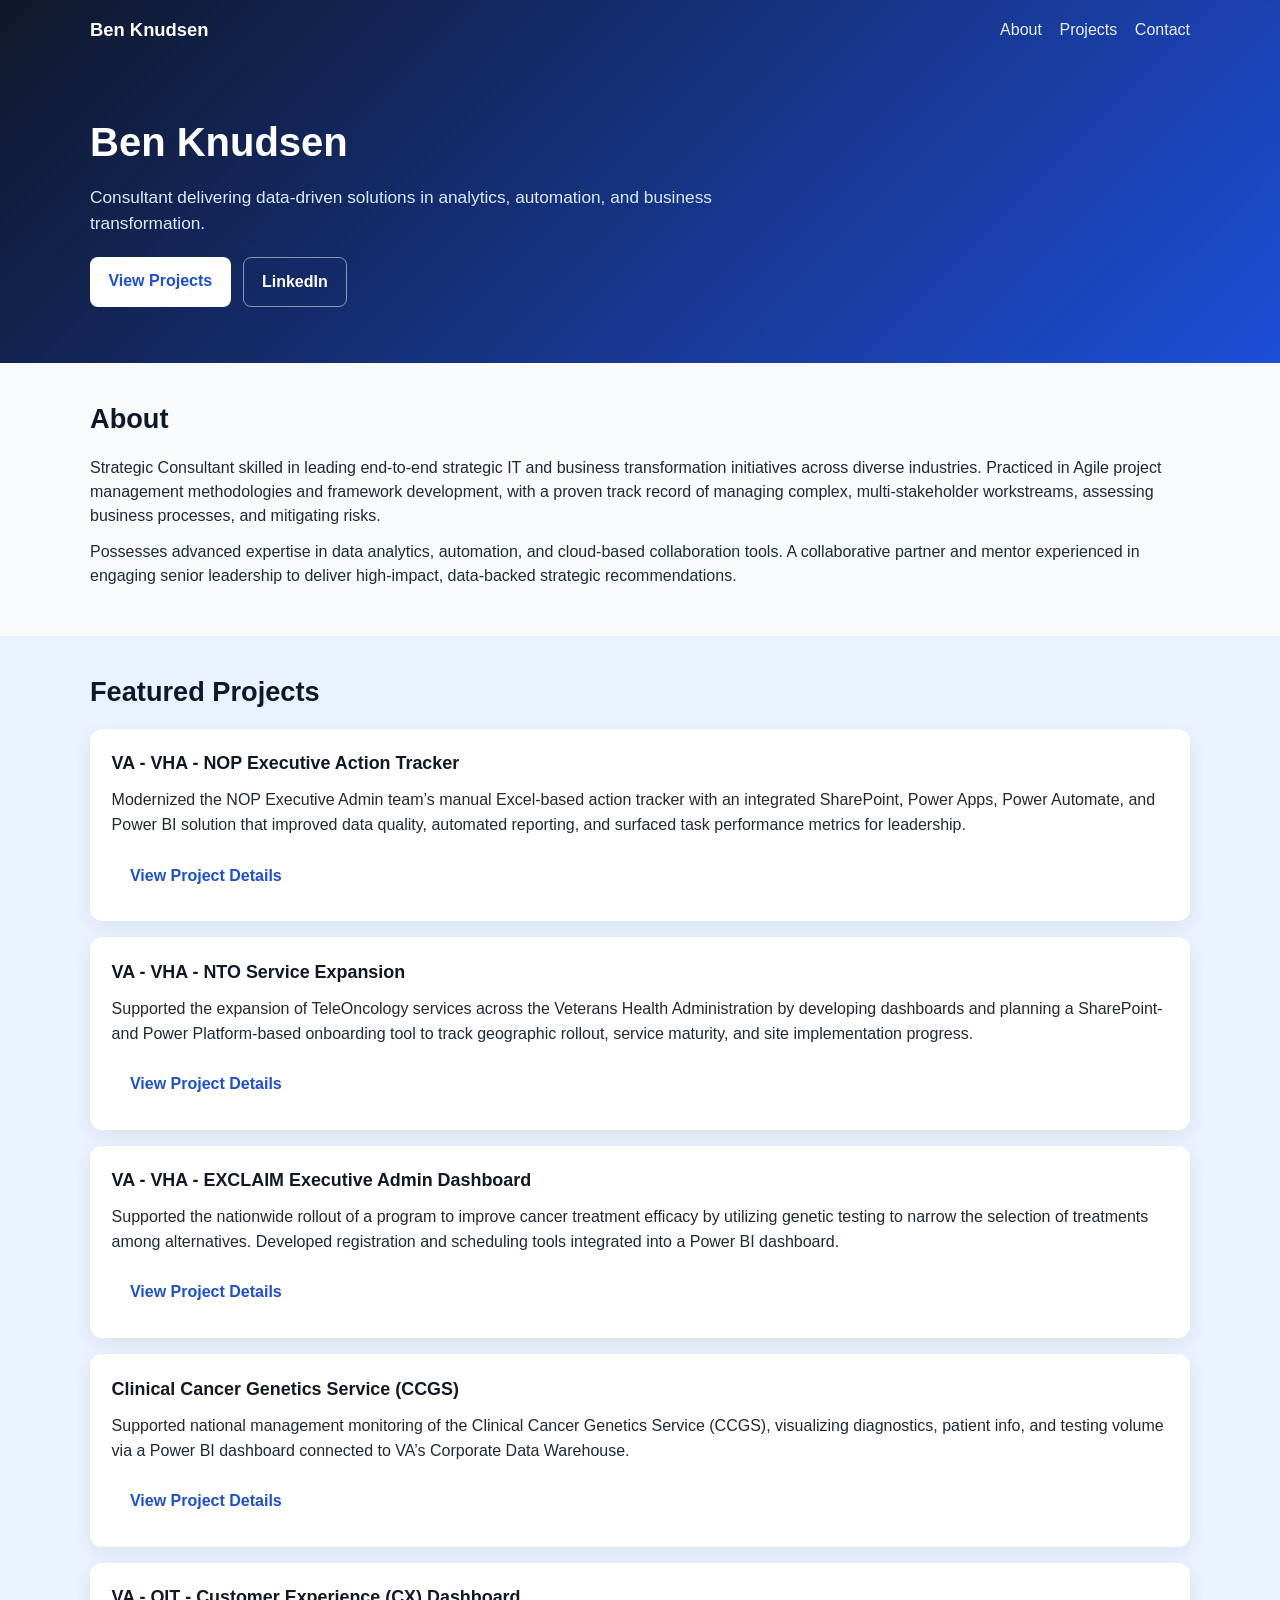
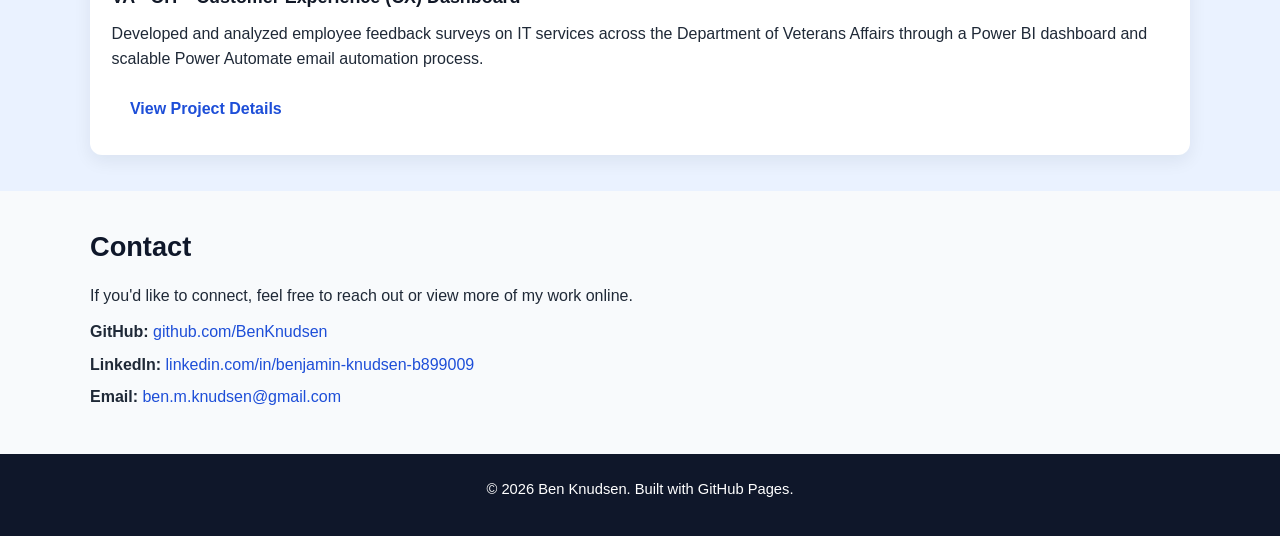
==== index.html @ 63de1116 "Update index.html" ====
<!DOCTYPE html>
<html lang="en">
<head>
  <meta charset="UTF-8" />
  <meta name="viewport" content="width=device-width, initial-scale=1.0" />
  <title>Ben Knudsen | Portfolio</title>
  <link rel="stylesheet" href="style.css" />
</head>
<body>
  <header class="hero">
    <nav class="navbar">
      <div class="logo">Ben Knudsen</div>
      <ul class="nav-links">
        <li><a href="#about">About</a></li>
        <li><a href="#projects">Projects</a></li>
        <li><a href="#contact">Contact</a></li>
      </ul>
    </nav>

    <div class="hero-content">
      <h1>Ben Knudsen</h1>
      <p class="tagline">
        Consultant delivering data-driven solutions in analytics, automation, and business transformation.
      </p>
      <div class="hero-buttons">
        <a href="#projects" class="btn primary">View Projects</a>
        <a href="https://www.linkedin.com/in/benjamin-knudsen-b899009/" target="_blank" class="btn secondary">LinkedIn</a>
      </div>
    </div>
  </header>

  <main>
    <section id="about" class="section">
      <div class="container">
        <h2>About</h2>
        <p>
          Strategic Consultant skilled in leading end-to-end strategic IT and business transformation initiatives across diverse industries.
          Practiced in Agile project management methodologies and framework development, with a proven track record of managing complex, multi-stakeholder
          workstreams, assessing business processes, and mitigating risks.
        </p>
        <p>
          Possesses advanced expertise in data analytics, automation, and cloud-based collaboration tools. A collaborative partner and mentor experienced
          in engaging senior leadership to deliver high-impact, data-backed strategic recommendations.
        </p>
      </div>
    </section>

    <section id="projects" class="section alt">
      <div class="container">
        <h2>Featured Projects</h2>

        <div class="project-card">
          <h3>VA - VHA - NOP Executive Action Tracker</h3>
          <p>
            Modernized the NOP Executive Admin team’s manual Excel-based action tracker with an integrated SharePoint, Power Apps, Power Automate, and Power BI solution that improved data quality, automated reporting, and surfaced task performance metrics for                      leadership.
          </p>
          <div class="project-links">
            <a href="execadmintracker.html" class="btn primary">View Project Details</a>
          </div>
        </div>

        <div class="project-card">
          <h3>VA - VHA - NTO Service Expansion</h3>
          <p>
            Supported the expansion of TeleOncology services across the Veterans Health Administration by developing dashboards and planning a SharePoint- and Power Platform-based onboarding tool to track geographic rollout, service maturity, and site implementation progress.
          </p>
          <div class="project-links">
            <a href="execadmintracker.html" class="btn primary">View Project Details</a>
          </div>
        </div>
        
        <div class="project-card">
          <h3>VA - VHA - EXCLAIM Executive Admin Dashboard</h3>
          <p>
            Supported the nationwide rollout of a program to improve cancer treatment efficacy by utilizing genetic testing to narrow 
            the selection of treatments among alternatives. Developed registration and scheduling tools integrated into a Power BI dashboard.
          </p>
          <div class="project-links">
            <a href="exclaim.html" class="btn primary">View Project Details</a>
          </div>
        </div>
    
        <div class="project-card">
          <h3>Clinical Cancer Genetics Service (CCGS)</h3>
          <p>
            Supported national management monitoring of the Clinical Cancer Genetics Service (CCGS), visualizing diagnostics, patient info, and testing volume
            via a Power BI dashboard connected to VA’s Corporate Data Warehouse.
          </p>
          <div class="project-links">
            <a href="CCGS.html" class="btn primary">View Project Details</a>
          </div>
        </div>
    
        <div class="project-card">
          <h3>VA - OIT - Customer Experience (CX) Dashboard</h3>
          <p>
            Developed and analyzed employee feedback surveys on IT services across the Department of Veterans Affairs through a Power BI dashboard 
            and scalable Power Automate email automation process.
          </p>
          <div class="project-links">
            <a href="OIT_CX_Dash.html" class="btn primary">View Project Details</a>
          </div>
        </div>
    
      </div>
    </section>

    <section id="contact" class="section">
      <div class="container">
        <h2>Contact</h2>
        <p>If you'd like to connect, feel free to reach out or view more of my work online.</p>
        <ul class="contact-list">
          <li><strong>GitHub:</strong> <a href="https://github.com/BenKnudsen" target="_blank">github.com/BenKnudsen</a></li>
          <li><strong>LinkedIn:</strong> <a href="https://www.linkedin.com/in/benjamin-knudsen-b899009/" target="_blank">linkedin.com/in/benjamin-knudsen-b899009</a></li>
          <li><strong>Email:</strong> <a href="mailto:ben.m.knudsen@gmail.com">ben.m.knudsen@gmail.com</a></li>
        </ul>
      </div>
    </section>
  </main>

  <footer class="footer">
    <p>© 2026 Ben Knudsen. Built with GitHub Pages.</p>
  </footer>
</body>
</html>
---- style.css ----
* {
  box-sizing: border-box;
  margin: 0;
  padding: 0;
}

html {
  scroll-behavior: smooth;
}

body {
  font-family: Arial, sans-serif;
  line-height: 1.5;
  color: #1f2937;
  background-color: #f8fafc;
}

a {
  color: inherit;
  text-decoration: none;
}

/* Homepage hero */

.hero {
  background: linear-gradient(135deg, #0f172a, #1d4ed8);
  color: white;
  padding: 0 2rem 3rem;
}

.navbar {
  max-width: 1100px;
  margin: 0 auto;
  padding: 1rem 0;
  display: flex;
  justify-content: space-between;
  align-items: center;
}

.logo {
  font-size: 1.15rem;
  font-weight: bold;
}

.logo a {
  color: white;
  text-decoration: none;
}

.nav-links {
  list-style: none;
  display: flex;
  gap: 1.1rem;
}

.nav-links a {
  color: white;
  opacity: 0.92;
  transition: opacity 0.2s ease;
}

.nav-links a:hover {
  opacity: 1;
}

.hero-content {
  max-width: 1100px;
  margin: 2.25rem auto 0;
  padding: 1rem 0 0.5rem;
}

.hero-content h1 {
  font-size: 2.5rem;
  margin-bottom: 0.75rem;
}

.tagline {
  font-size: 1.08rem;
  max-width: 700px;
  margin-bottom: 1.25rem;
  color: #dbeafe;
  line-height: 1.55;
}

.hero-buttons {
  display: flex;
  gap: 0.75rem;
  flex-wrap: wrap;
}

.btn {
  display: inline-block;
  padding: 0.75rem 1.15rem;
  border-radius: 8px;
  font-weight: bold;
  transition: transform 0.2s ease, opacity 0.2s ease, box-shadow 0.2s ease;
}

.btn:hover {
  transform: translateY(-1px);
}

.primary {
  background-color: white;
  color: #1d4ed8;
}

.secondary {
  border: 1px solid rgba(255, 255, 255, 0.5);
  color: white;
}

/* Homepage sections */

.section {
  padding: 2.25rem 2rem;
}

.alt {
  background-color: #eaf2ff;
}

.container {
  max-width: 1100px;
  margin: 0 auto;
}

h2 {
  font-size: 1.7rem;
  margin-bottom: 1rem;
  color: #0f172a;
}

p {
  margin-bottom: 0.75rem;
}

/* Project cards on homepage */

.project-card {
  background: white;
  padding: 1.35rem;
  border-radius: 12px;
  box-shadow: 0 6px 18px rgba(15, 23, 42, 0.07);
  margin-bottom: 1rem;
}

.project-card:last-child {
  margin-bottom: 0;
}

.project-card h3 {
  margin-bottom: 0.7rem;
  color: #111827;
  font-size: 1.12rem;
}

.project-card p {
  margin-bottom: 0.75rem;
  line-height: 1.55;
}

.project-links {
  margin-top: 0.85rem;
}

/* Contact section */

.contact-list {
  list-style: none;
  margin-top: 0.75rem;
}

.contact-list li {
  margin-bottom: 0.55rem;
}

.contact-list a {
  color: #1d4ed8;
}

/* Footer */

.footer {
  text-align: center;
  padding: 1.5rem;
  background-color: #0f172a;
  color: white;
  font-size: 0.92rem;
}

/* Shared project page styles */

.project-hero {
  background: linear-gradient(135deg, #0f172a, #1d4ed8);
  color: white;
  padding: 0 2rem 2rem;
}

.project-hero-content {
  max-width: 1100px;
  margin: 1.75rem auto 0;
  padding: 0.85rem 0 0.35rem;
}

.project-hero-content h1 {
  font-size: 2.2rem;
  margin-bottom: 0.6rem;
}

.project-hero-content p {
  max-width: 800px;
  font-size: 1rem;
  color: #dbeafe;
  line-height: 1.5;
  margin-bottom: 0.65rem;
}

.project-page {
  max-width: 1000px;
  margin: 0 auto;
  padding: 1.5rem 1.5rem 2.5rem;
}

.project-page h2 {
  font-size: 1.4rem;
  margin-top: 1.5rem;
  margin-bottom: 0.6rem;
  color: #0f172a;
}

.project-page p {
  font-size: 0.98rem;
  line-height: 1.55;
  margin-bottom: 0.65rem;
  color: #1f2937;
}

/* Helper text styles */

.section-note {
  font-size: 0.95rem;
  font-weight: normal;
  color: #475569;
  margin-bottom: 0.75rem;
  line-height: 1.5;
}

.tools-list {
  margin-left: 1.1rem;
  color: #1f2937;
  margin-top: 0.15rem;
}

.tools-list li {
  margin-bottom: 0.3rem;
  font-size: 0.98rem;
  line-height: 1.45;
}

.screenshot-block {
  margin-top: 1.35rem;
  text-align: center;
}

.screenshot-block h3 {
  font-size: 1rem;
  margin-bottom: 0.55rem;
  color: #0f172a;
}

.screenshot-block img {
  max-width: 100%;
  height: auto;
  border-radius: 10px;
  box-shadow: 0 5px 16px rgba(15, 23, 42, 0.08);
  border: 1px solid #dbeafe;
  background: white;
}

.screenshot-block img.medium {
  max-width: 80%;
}

.project-actions {
  margin-top: 0.8rem;
  display: flex;
  gap: 0.65rem;
  flex-wrap: wrap;
}

.back-link {
  margin-top: 1.5rem;
}

.back-link a {
  color: #1d4ed8;
  text-decoration: none;
  font-weight: 600;
}

.back-link a:hover {
  text-decoration: underline;
}

/* Mobile */

@media (max-width: 768px) {
  .navbar {
    flex-direction: column;
    gap: 0.75rem;
    padding: 0.9rem 0;
  }

  .nav-links {
    flex-wrap: wrap;
    justify-content: center;
    gap: 0.85rem;
  }

  .hero {
    padding: 0 1rem 2.25rem;
  }

  .hero-content {
    margin: 1.5rem auto 0;
    padding: 0.75rem 0 0.25rem;
  }

  .hero-content h1 {
    font-size: 2rem;
  }

  .tagline {
    font-size: 0.98rem;
    margin-bottom: 1rem;
  }

  .section {
    padding: 1.75rem 1rem;
  }

  .project-card {
    padding: 1.1rem;
    margin-bottom: 0.85rem;
  }

  .project-hero {
    padding: 0 1rem 1.75rem;
  }

  .project-hero-content {
    margin: 1.25rem auto 0;
    padding: 0.75rem 0 0.2rem;
  }

  .project-hero-content h1 {
    font-size: 1.8rem;
  }

  .project-hero-content p {
    font-size: 0.95rem;
    line-height: 1.45;
  }

  .project-page {
    padding: 1.2rem 1rem 2rem;
  }

  .project-page h2 {
    font-size: 1.25rem;
    margin-top: 1.25rem;
    margin-bottom: 0.5rem;
  }

  .project-page p {
    font-size: 0.96rem;
    margin-bottom: 0.6rem;
  }

  .tools-list li {
    font-size: 0.96rem;
  }

  .screenshot-block {
    margin-top: 1.1rem;
  }

  .screenshot-block h3 {
    font-size: 0.96rem;
    margin-bottom: 0.5rem;
  }

  .screenshot-block img.medium {
    max-width: 100%;
  }

  .project-actions {
    margin-top: 0.7rem;
    gap: 0.5rem;
  }

  .back-link {
    margin-top: 1.25rem;
  }
}
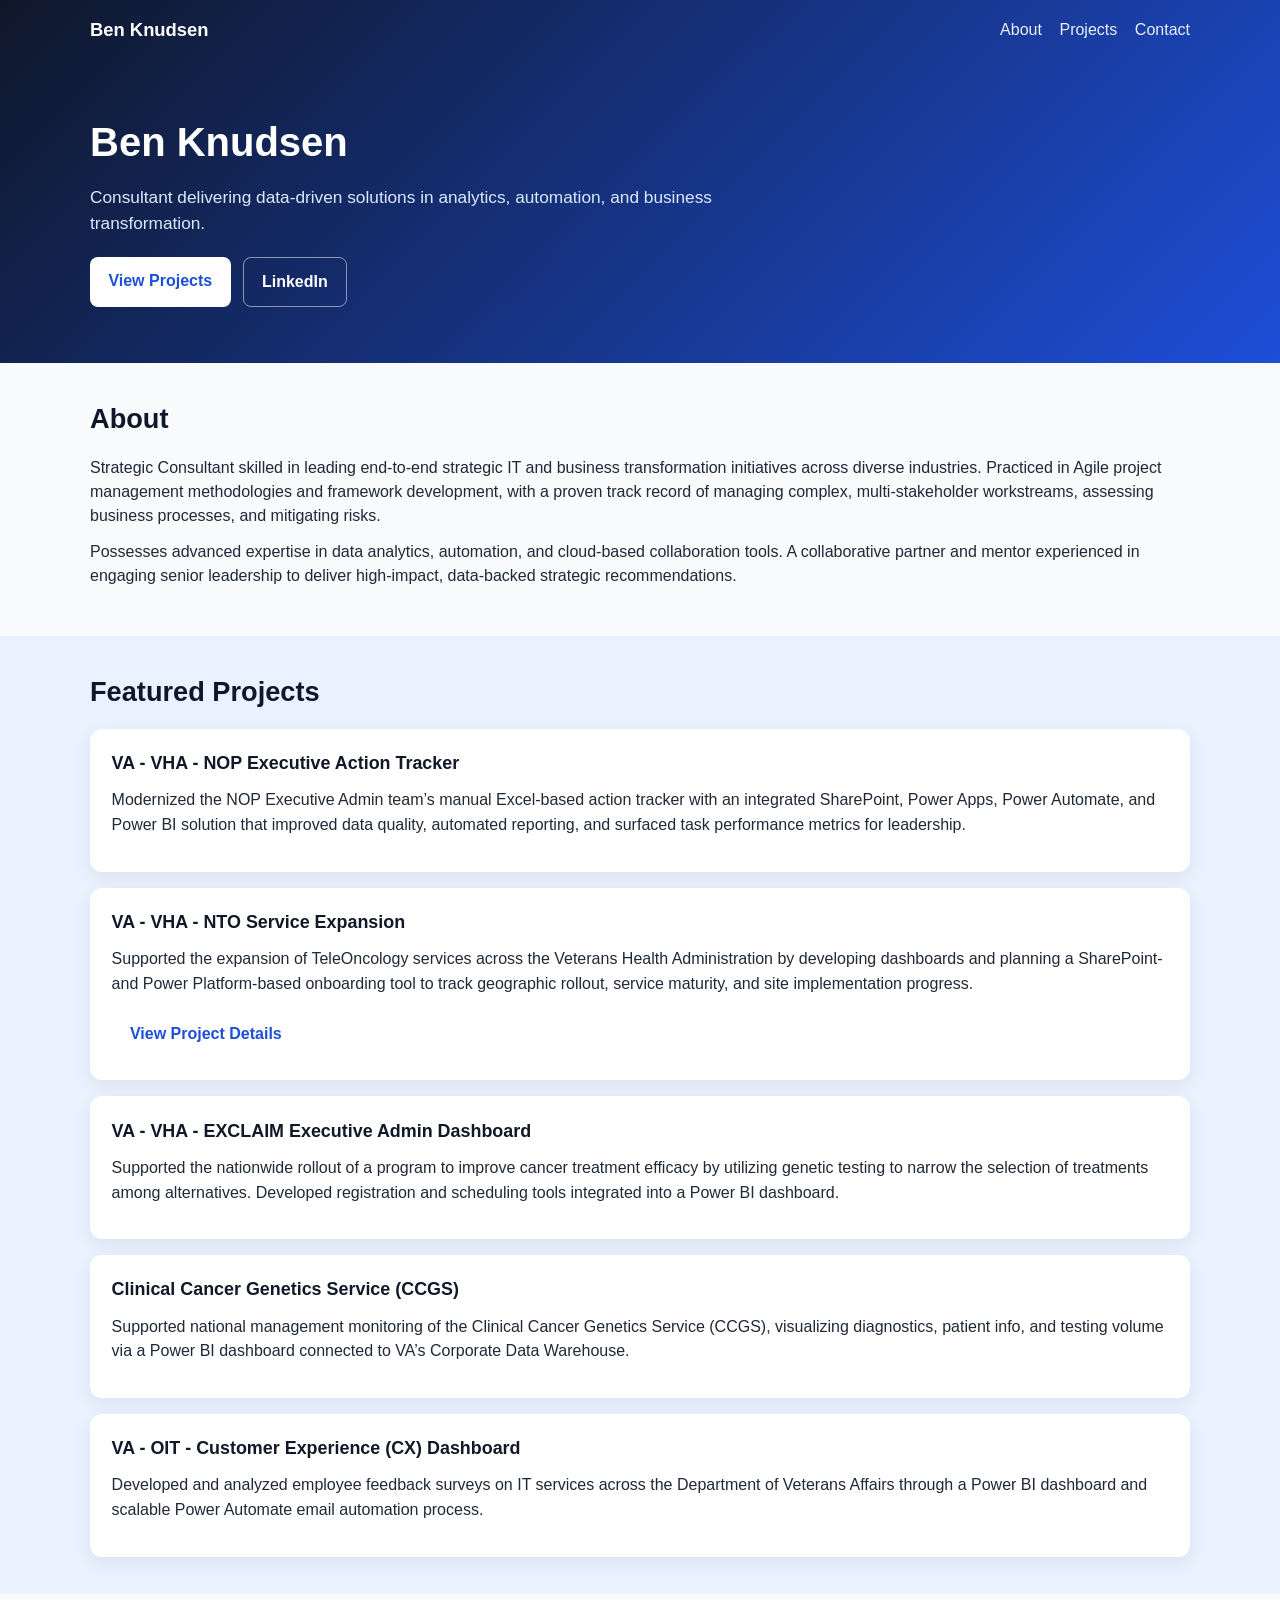
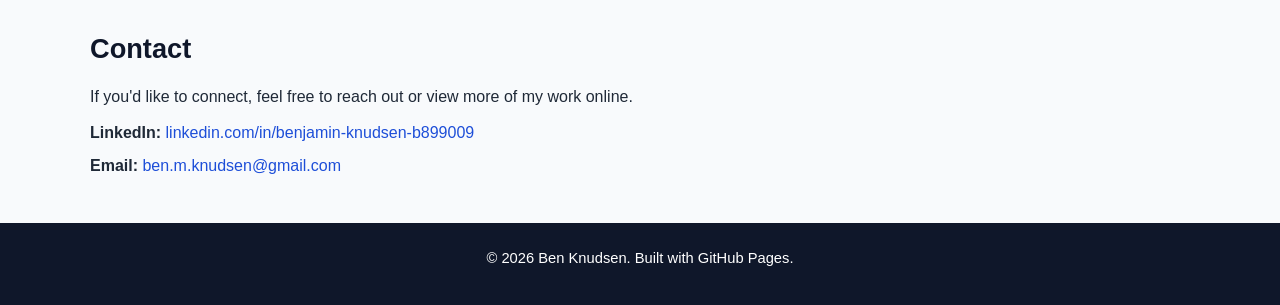
==== commit 48928938: "Update index.html" ====
--- a/index.html
+++ b/index.html
@@ -50,13 +50,10 @@
         <h2>Featured Projects</h2>
 
         <div class="project-card">
-          <h3>VA - VHA - NOP Executive Action Tracker</h3>
+          <h3><a href="execadmintracker.html">VA - VHA - NOP Executive Action Tracker</a></h3>
           <p>
-            Modernized the NOP Executive Admin team’s manual Excel-based action tracker with an integrated SharePoint, Power Apps, Power Automate, and Power BI solution that improved data quality, automated reporting, and surfaced task performance metrics for                      leadership.
+            Modernized the NOP Executive Admin team’s manual Excel-based action tracker with an integrated SharePoint, Power Apps, Power Automate, and Power BI solution that improved data quality, automated reporting, and surfaced task performance metrics for leadership.
           </p>
-          <div class="project-links">
-            <a href="execadmintracker.html" class="btn primary">View Project Details</a>
-          </div>
         </div>
 
         <div class="project-card">
@@ -65,41 +62,32 @@
             Supported the expansion of TeleOncology services across the Veterans Health Administration by developing dashboards and planning a SharePoint- and Power Platform-based onboarding tool to track geographic rollout, service maturity, and site implementation progress.
           </p>
           <div class="project-links">
-            <a href="execadmintracker.html" class="btn primary">View Project Details</a>
+            <a href="ntoservices.html" class="btn primary">View Project Details</a>
           </div>
         </div>
         
         <div class="project-card">
-          <h3>VA - VHA - EXCLAIM Executive Admin Dashboard</h3>
+          <h3><a href="exclaim.html">VA - VHA - EXCLAIM Executive Admin Dashboard</a></h3>
           <p>
             Supported the nationwide rollout of a program to improve cancer treatment efficacy by utilizing genetic testing to narrow 
             the selection of treatments among alternatives. Developed registration and scheduling tools integrated into a Power BI dashboard.
           </p>
-          <div class="project-links">
-            <a href="exclaim.html" class="btn primary">View Project Details</a>
-          </div>
         </div>
     
         <div class="project-card">
-          <h3>Clinical Cancer Genetics Service (CCGS)</h3>
+          <h3><a href="CCGS.html">Clinical Cancer Genetics Service (CCGS)</a></h3>
           <p>
             Supported national management monitoring of the Clinical Cancer Genetics Service (CCGS), visualizing diagnostics, patient info, and testing volume
             via a Power BI dashboard connected to VA’s Corporate Data Warehouse.
           </p>
-          <div class="project-links">
-            <a href="CCGS.html" class="btn primary">View Project Details</a>
-          </div>
         </div>
     
         <div class="project-card">
-          <h3>VA - OIT - Customer Experience (CX) Dashboard</h3>
+          <h3><a href="OIT_CX_Dash.html">VA - OIT - Customer Experience (CX) Dashboard</a></h3>
           <p>
             Developed and analyzed employee feedback surveys on IT services across the Department of Veterans Affairs through a Power BI dashboard 
             and scalable Power Automate email automation process.
           </p>
-          <div class="project-links">
-            <a href="OIT_CX_Dash.html" class="btn primary">View Project Details</a>
-          </div>
         </div>
     
       </div>
@@ -110,7 +98,6 @@
         <h2>Contact</h2>
         <p>If you'd like to connect, feel free to reach out or view more of my work online.</p>
         <ul class="contact-list">
-          <li><strong>GitHub:</strong> <a href="https://github.com/BenKnudsen" target="_blank">github.com/BenKnudsen</a></li>
           <li><strong>LinkedIn:</strong> <a href="https://www.linkedin.com/in/benjamin-knudsen-b899009/" target="_blank">linkedin.com/in/benjamin-knudsen-b899009</a></li>
           <li><strong>Email:</strong> <a href="mailto:ben.m.knudsen@gmail.com">ben.m.knudsen@gmail.com</a></li>
         </ul>
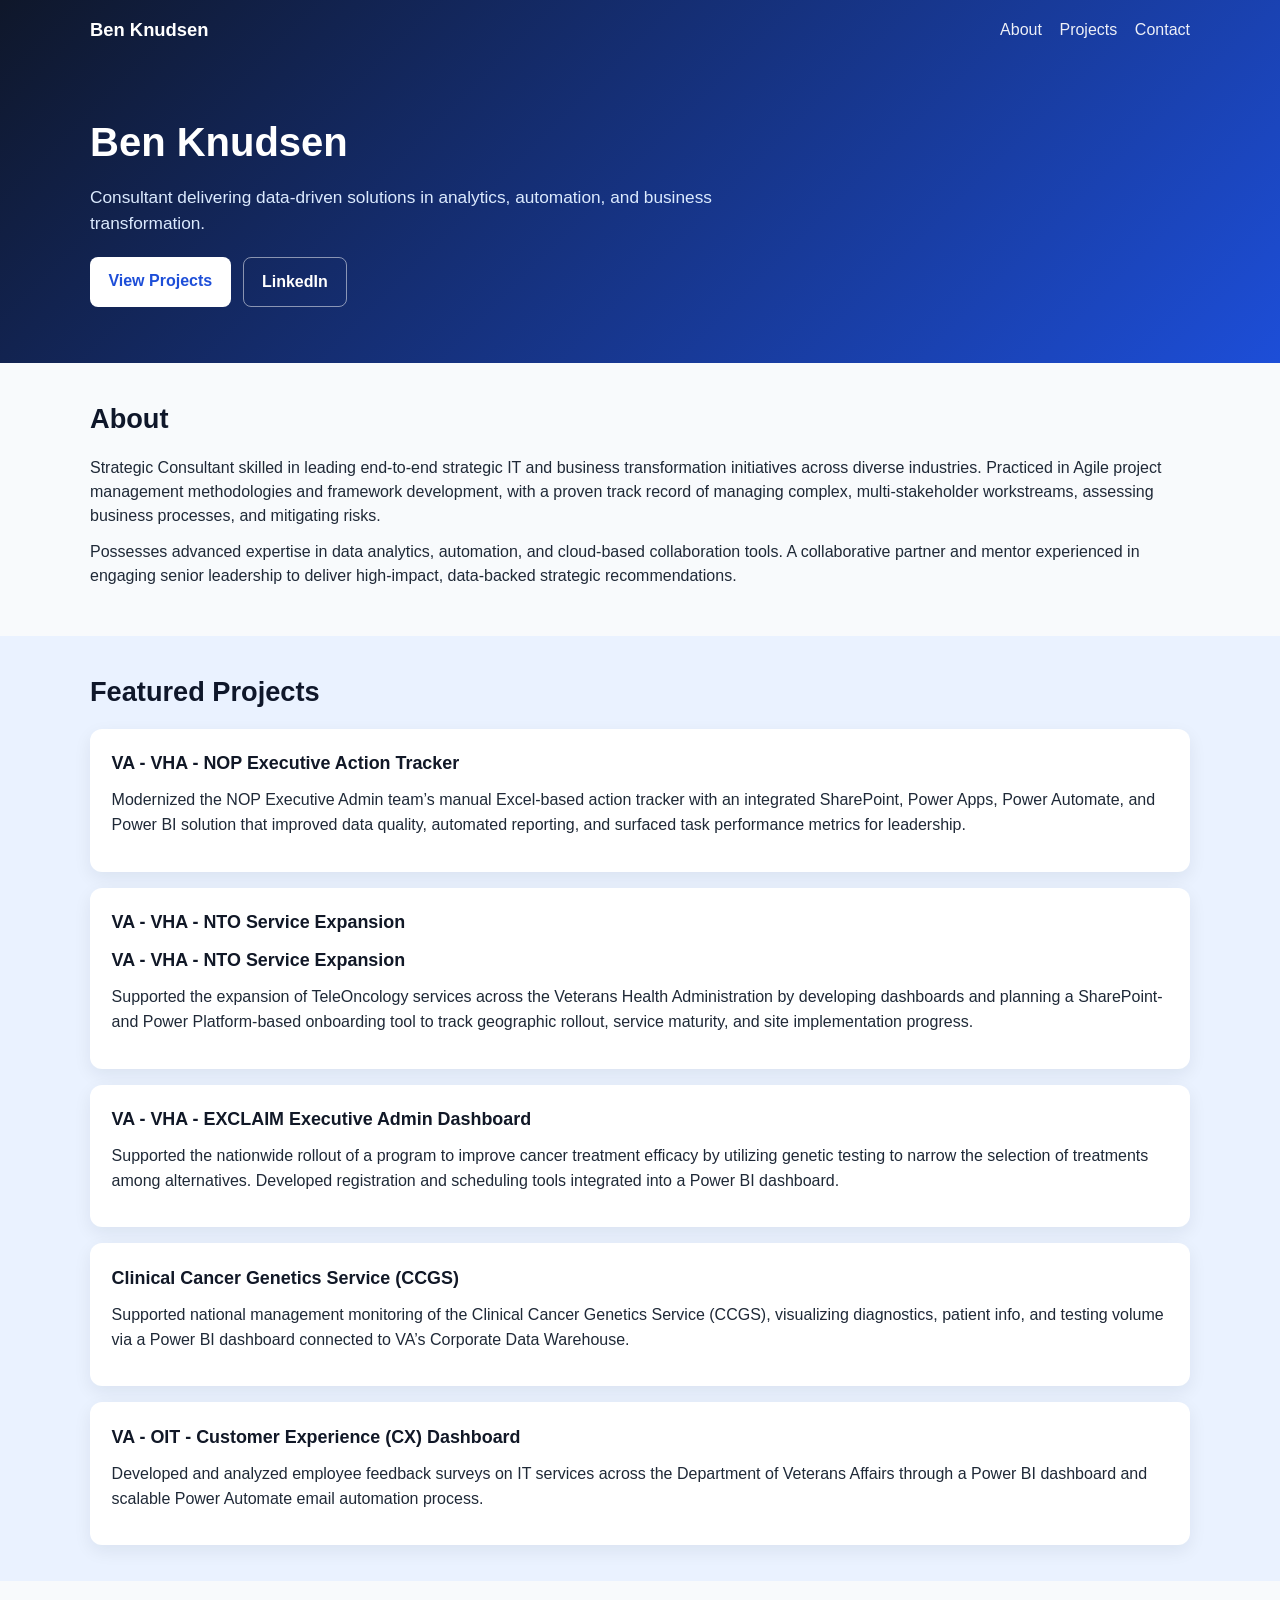
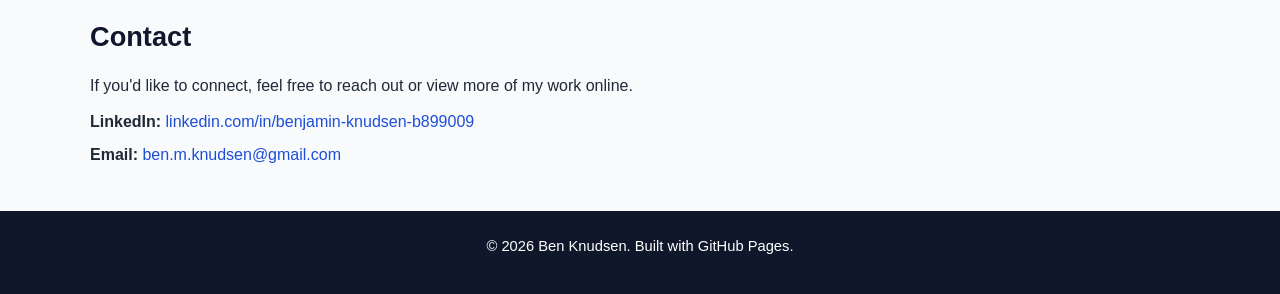
==== commit 16df73c9: "Update index.html" ====
--- a/index.html
+++ b/index.html
@@ -57,13 +57,11 @@
         </div>
 
         <div class="project-card">
+          <h3><a href="ntoservices.html">VA - VHA - NTO Service Expansion</a></h3>
           <h3>VA - VHA - NTO Service Expansion</h3>
           <p>
             Supported the expansion of TeleOncology services across the Veterans Health Administration by developing dashboards and planning a SharePoint- and Power Platform-based onboarding tool to track geographic rollout, service maturity, and site implementation progress.
           </p>
-          <div class="project-links">
-            <a href="ntoservices.html" class="btn primary">View Project Details</a>
-          </div>
         </div>
         
         <div class="project-card">
--- a/style.css
+++ b/style.css
@@ -155,6 +155,17 @@
   font-size: 1.12rem;
 }
 
+.project-card h3 a {
+  color: inherit;
+  text-decoration: none;
+  transition: color 0.2s ease, text-decoration-color 0.2s ease;
+}
+
+.project-card h3 a:hover {
+  color: #1d4ed8;
+  text-decoration: underline;
+}
+
 .project-card p {
   margin-bottom: 0.75rem;
   line-height: 1.55;
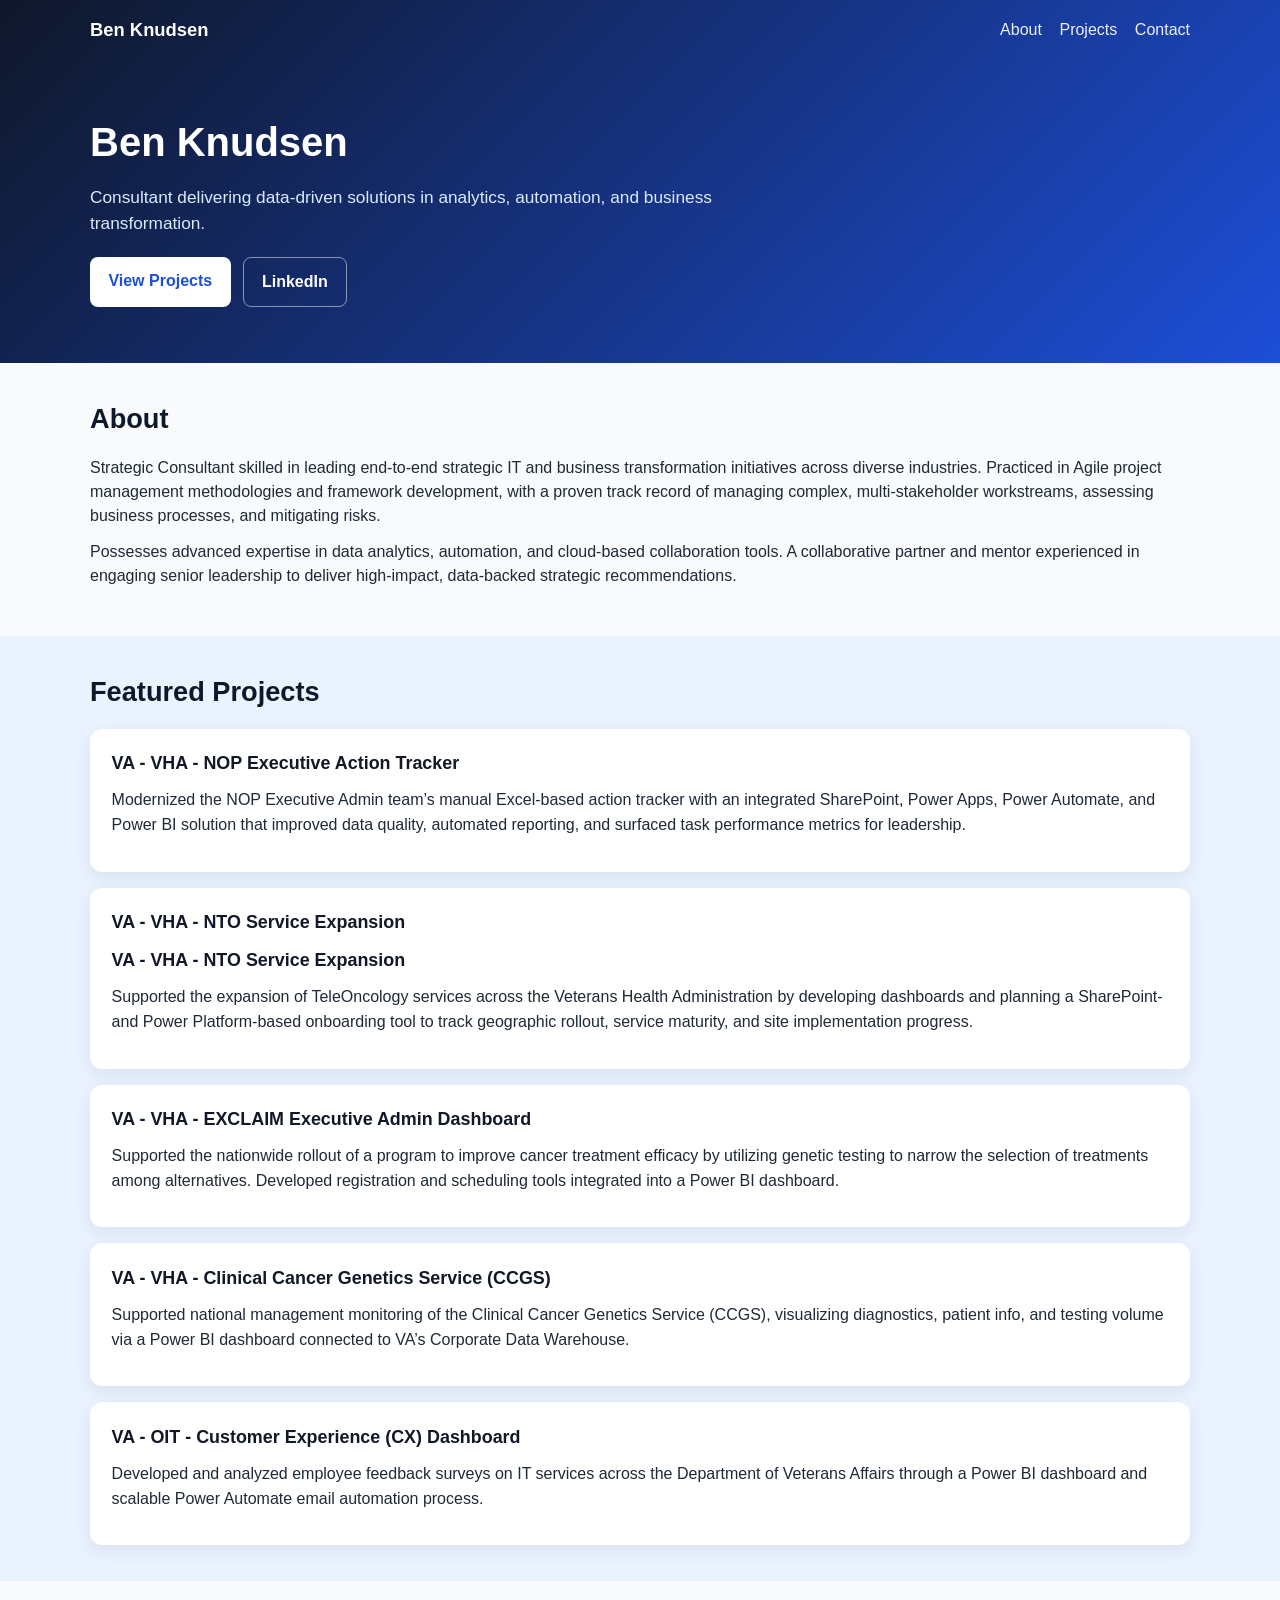
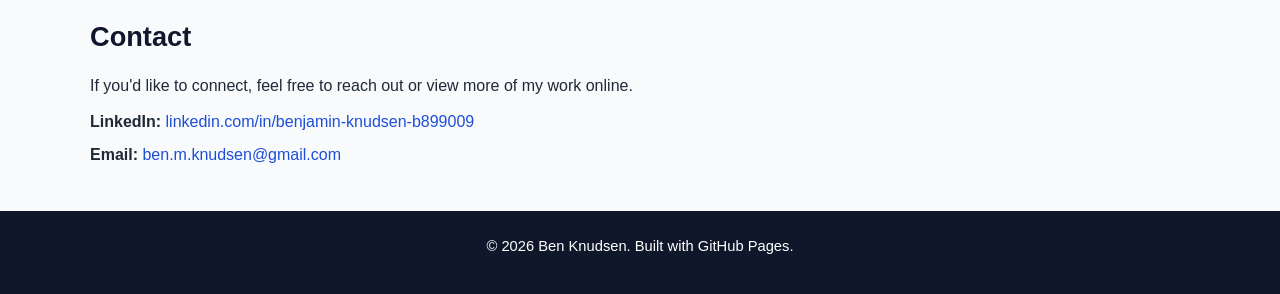
==== commit c50bcf5c: "Update index.html" ====
--- a/index.html
+++ b/index.html
@@ -73,7 +73,7 @@
         </div>
     
         <div class="project-card">
-          <h3><a href="CCGS.html">Clinical Cancer Genetics Service (CCGS)</a></h3>
+          <h3><a href="CCGS.html">VA - VHA - Clinical Cancer Genetics Service (CCGS)</a></h3>
           <p>
             Supported national management monitoring of the Clinical Cancer Genetics Service (CCGS), visualizing diagnostics, patient info, and testing volume
             via a Power BI dashboard connected to VA’s Corporate Data Warehouse.
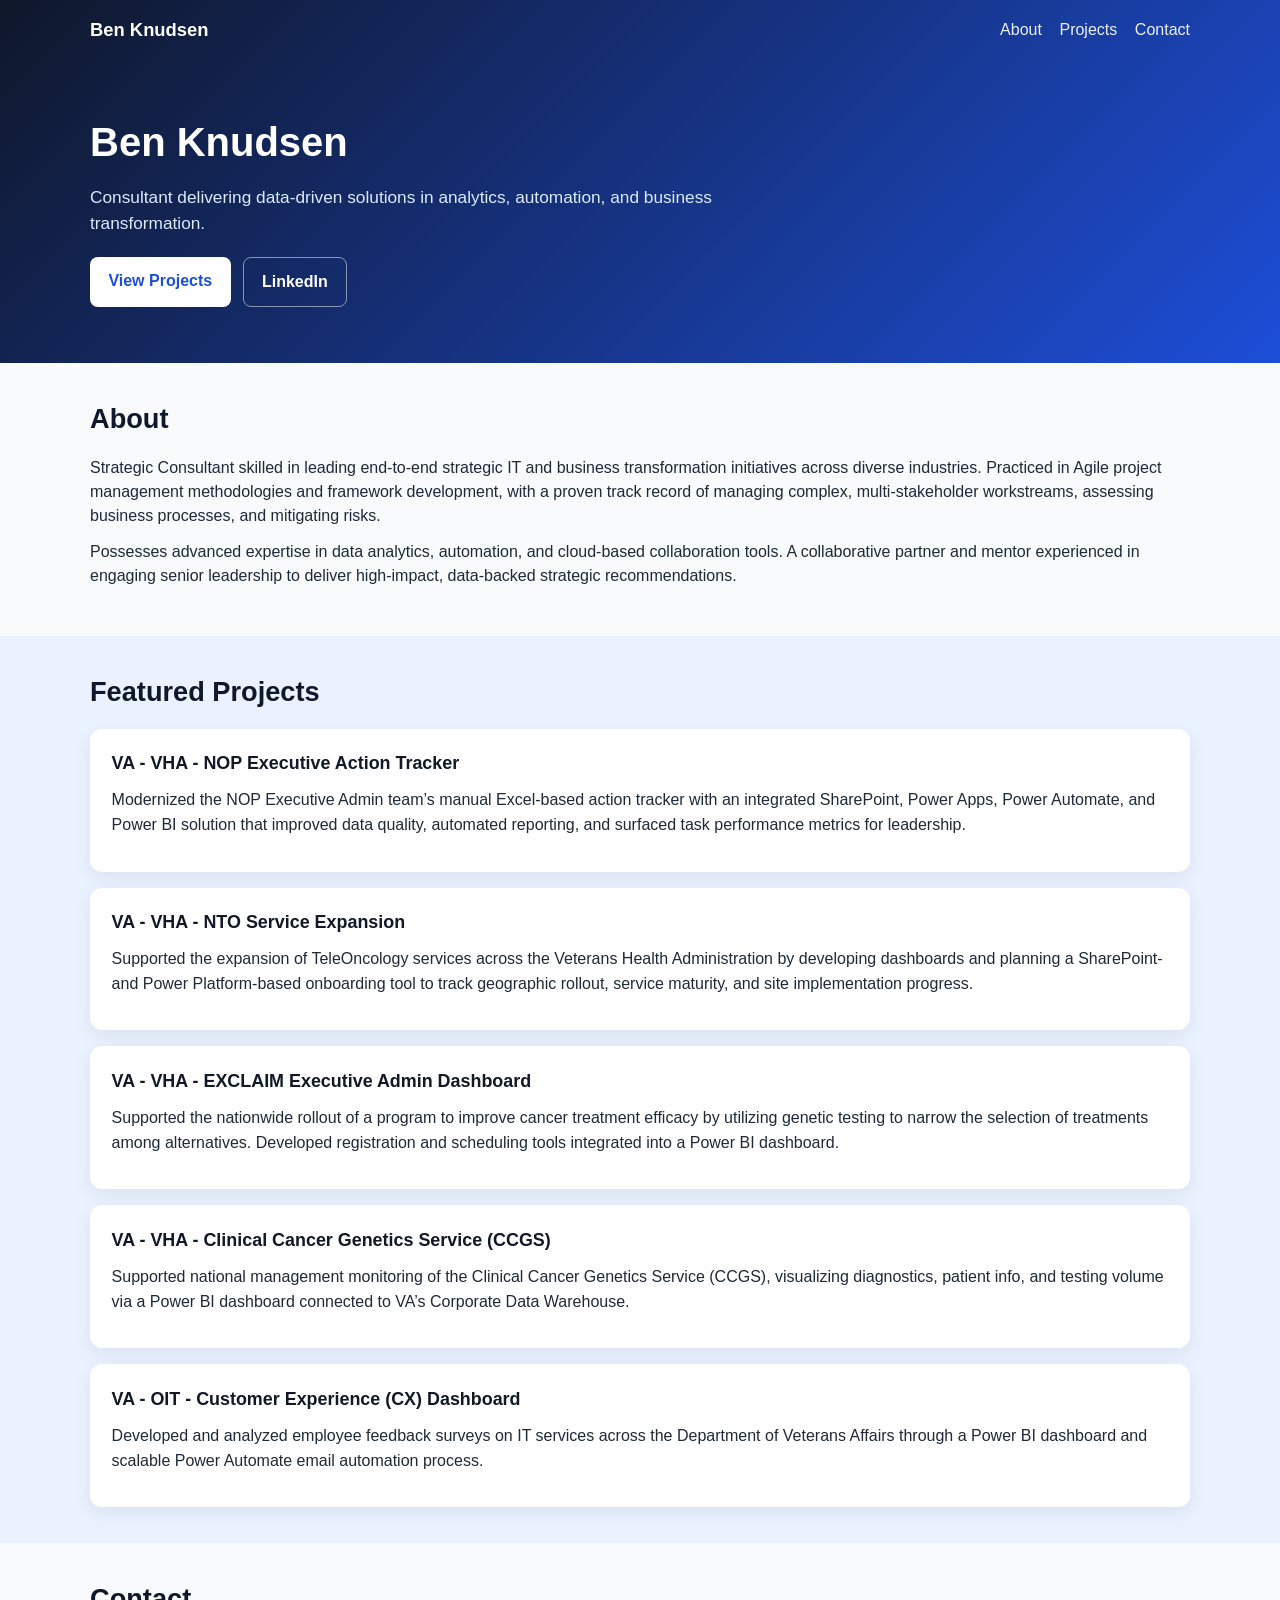
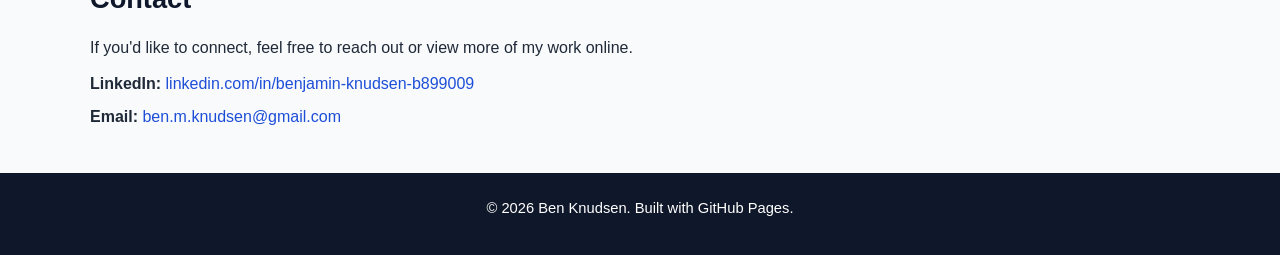
==== commit 1c56ec79: "Update index.html" ====
--- a/index.html
+++ b/index.html
@@ -58,7 +58,6 @@
 
         <div class="project-card">
           <h3><a href="ntoservices.html">VA - VHA - NTO Service Expansion</a></h3>
-          <h3>VA - VHA - NTO Service Expansion</h3>
           <p>
             Supported the expansion of TeleOncology services across the Veterans Health Administration by developing dashboards and planning a SharePoint- and Power Platform-based onboarding tool to track geographic rollout, service maturity, and site implementation progress.
           </p>
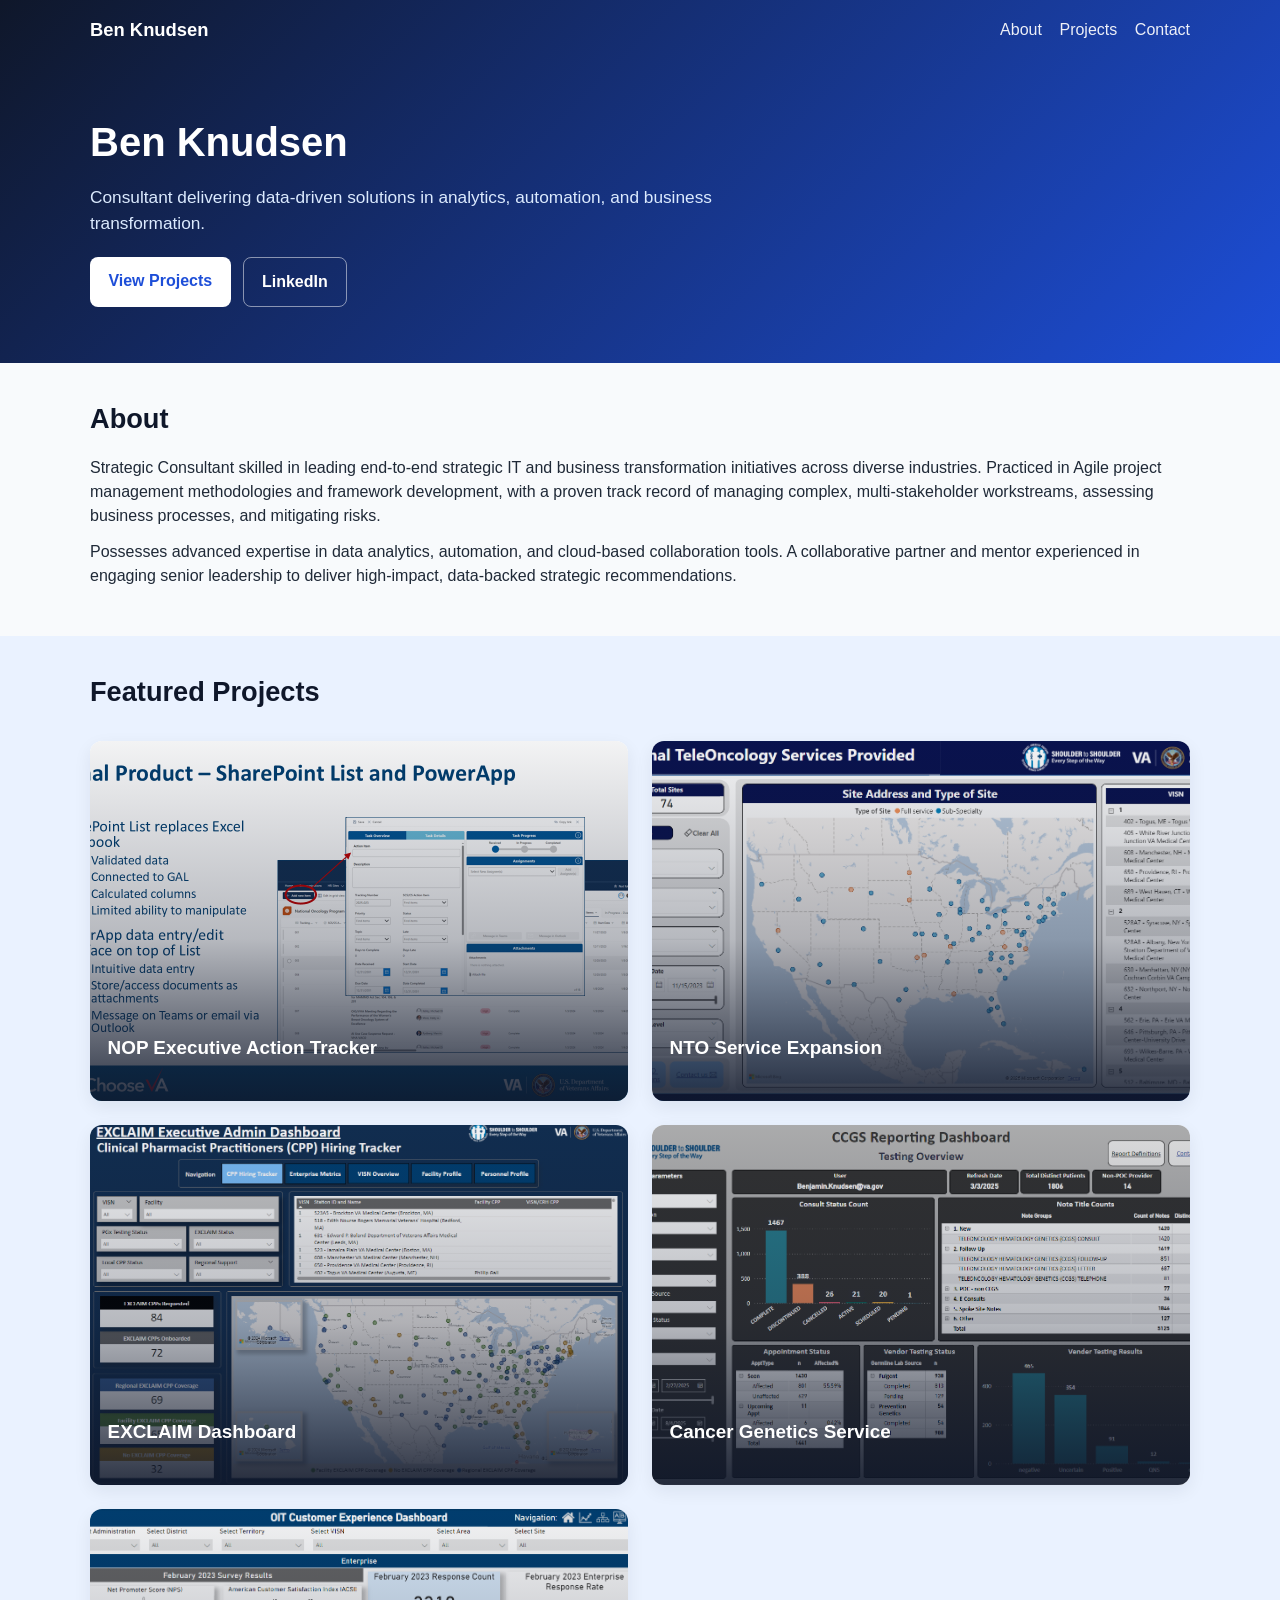
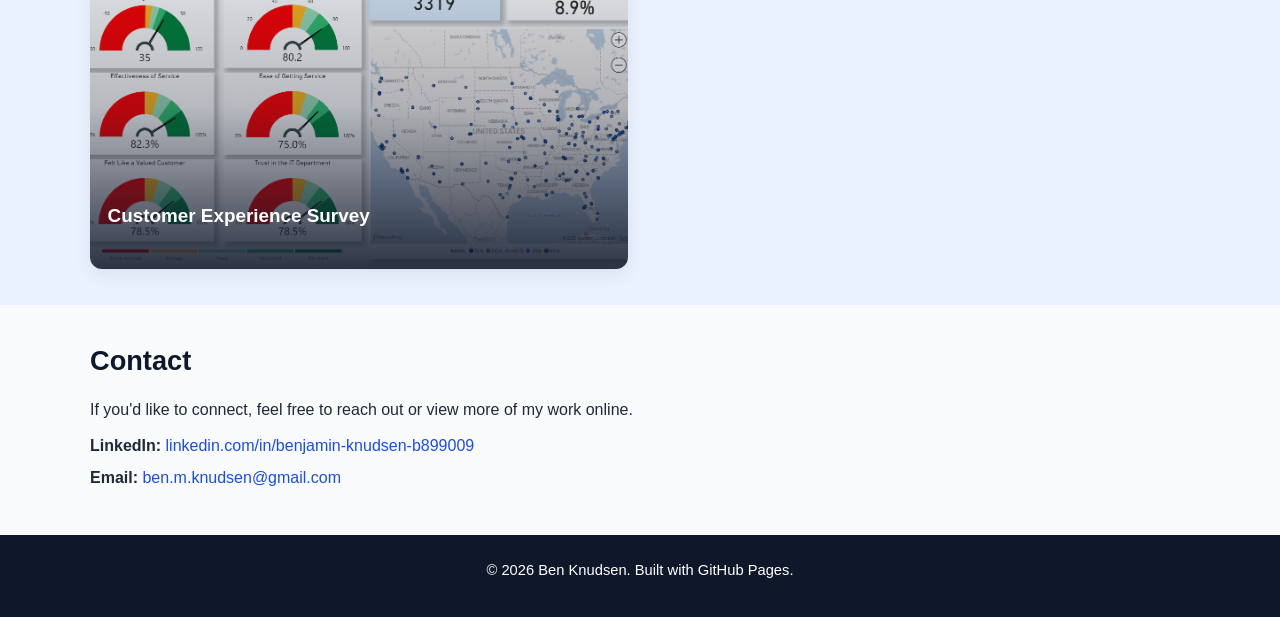
==== commit 600ad46b: "Update index.html" ====
--- a/index.html
+++ b/index.html
@@ -49,44 +49,55 @@
       <div class="container">
         <h2>Featured Projects</h2>
 
-        <div class="project-card">
-          <h3><a href="execadmintracker.html">VA - VHA - NOP Executive Action Tracker</a></h3>
-          <p>
-            Modernized the NOP Executive Admin team’s manual Excel-based action tracker with an integrated SharePoint, Power Apps, Power Automate, and Power BI solution that improved data quality, automated reporting, and surfaced task performance metrics for leadership.
-          </p>
-        </div>
+        <a href="execadmintracker.html" class="project-card">
+          <img src="assets/images/execadmintracker/slides/Slide8.PNG" alt="NOP Executive Action Tracker Thumbnail" class="project-thumbnail" />
+          <div class="project-card-content">
+            <h3>NOP Executive Action Tracker</h3>
+            <p class="project-hover-description">
+              Modernized the NOP Executive Admin team’s manual Excel-based action tracker with an integrated SharePoint, Power Apps, Power Automate, and Power BI solution that improved data quality, automated reporting, and surfaced task performance metrics for leadership.
+            </p>
+          </div>
+        </a>
 
-        <div class="project-card">
-          <h3><a href="ntoservices.html">VA - VHA - NTO Service Expansion</a></h3>
-          <p>
-            Supported the expansion of TeleOncology services across the Veterans Health Administration by developing dashboards and planning a SharePoint- and Power Platform-based onboarding tool to track geographic rollout, service maturity, and site implementation progress.
-          </p>
-        </div>
+        <a href="ntoservices.html" class="project-card">
+          <img src="assets/images/ntositeonboarding/NTO Services Map.png" alt="NTO Service Expansion Thumbnail" class="project-thumbnail" />
+          <div class="project-card-content">
+            <h3>NTO Service Expansion</h3>
+            <p class="project-hover-description">
+              Supported the expansion of TeleOncology services across the Veterans Health Administration by developing dashboards and planning a SharePoint- and Power Platform-based onboarding tool to track geographic rollout, service maturity, and site implementation progress.
+            </p>
+          </div>
+        </a>
         
-        <div class="project-card">
-          <h3><a href="exclaim.html">VA - VHA - EXCLAIM Executive Admin Dashboard</a></h3>
-          <p>
-            Supported the nationwide rollout of a program to improve cancer treatment efficacy by utilizing genetic testing to narrow 
-            the selection of treatments among alternatives. Developed registration and scheduling tools integrated into a Power BI dashboard.
-          </p>
-        </div>
+        <a href="exclaim.html" class="project-card">
+          <img src="assets/images/exclaim/1. EXCLAIM Executive Admin Dashboard Homepage.png" alt="EXCLAIM Dashboard Thumbnail" class="project-thumbnail" />
+          <div class="project-card-content">
+            <h3>EXCLAIM Dashboard</h3>
+            <p class="project-hover-description">
+              Supported the nationwide rollout of a program to improve cancer treatment efficacy by utilizing genetic testing to narrow the selection of treatments among alternatives and developed registration and scheduling tools integrated into a Power BI dashboard.
+            </p>
+          </div>
+        </a>
     
-        <div class="project-card">
-          <h3><a href="CCGS.html">VA - VHA - Clinical Cancer Genetics Service (CCGS)</a></h3>
-          <p>
-            Supported national management monitoring of the Clinical Cancer Genetics Service (CCGS), visualizing diagnostics, patient info, and testing volume
-            via a Power BI dashboard connected to VA’s Corporate Data Warehouse.
-          </p>
-        </div>
+        <a href="CCGS.html" class="project-card">
+          <img src="assets/images/CCGS/1. CCGS Clinical Overview.png" alt="Cancer Genetics Service Thumbnail" class="project-thumbnail" />
+          <div class="project-card-content">
+            <h3>Cancer Genetics Service</h3>
+            <p class="project-hover-description">
+              Supported national management monitoring of the Clinical Cancer Genetics Service, visualizing diagnostics, patient information, and testing volume through a Power BI dashboard connected to VA’s Corporate Data Warehouse.
+            </p>
+          </div>
+        </a>
     
-        <div class="project-card">
-          <h3><a href="OIT_CX_Dash.html">VA - OIT - Customer Experience (CX) Dashboard</a></h3>
-          <p>
-            Developed and analyzed employee feedback surveys on IT services across the Department of Veterans Affairs through a Power BI dashboard 
-            and scalable Power Automate email automation process.
-          </p>
-        </div>
-    
+        <a href="OIT_CX_Dash.html" class="project-card">
+          <img src="assets/images/CX_Dash/1. CX Dash Home Page.png" alt="Customer Experience Survey Thumbnail" class="project-thumbnail" />
+          <div class="project-card-content">
+            <h3>Customer Experience Survey</h3>
+            <p class="project-hover-description">
+              Developed and analyzed employee feedback surveys on IT services across the Department of Veterans Affairs through a Power BI dashboard and a scalable Power Automate email automation process.
+            </p>
+          </div>
+        </a>
       </div>
     </section>
 
--- a/style.css
+++ b/style.css
@@ -135,24 +135,67 @@
   margin-bottom: 0.75rem;
 }
 
+/* Homepage project grid */
+
+#projects .container {
+  display: grid;
+  grid-template-columns: repeat(2, minmax(0, 1fr));
+  gap: 1.5rem;
+  align-items: start;
+}
+
+#projects .container h2 {
+  grid-column: 1 / -1;
+  margin-bottom: 0.25rem;
+}
+
 /* Project cards on homepage */
 
 .project-card {
+  position: relative;
+  display: block;
+  width: 100%;
+  height: 360px;
   background: white;
-  padding: 1.35rem;
   border-radius: 12px;
+  overflow: hidden;
   box-shadow: 0 6px 18px rgba(15, 23, 42, 0.07);
-  margin-bottom: 1rem;
-}
-
-.project-card:last-child {
+  transition: box-shadow 0.3s ease, transform 0.3s ease;
+}
+
+.project-card:hover {
+  box-shadow: 0 12px 28px rgba(15, 23, 42, 0.15);
+  transform: translateY(-6px);
+}
+
+.project-thumbnail {
+  width: 100%;
+  height: 100%;
+  object-fit: cover;
+  display: block;
+  transition: filter 0.3s ease, transform 0.3s ease;
+}
+
+.project-card:hover .project-thumbnail {
+  filter: brightness(0.45);
+  transform: scale(1.02);
+}
+
+.project-card-content {
+  position: absolute;
+  inset: 0;
+  display: flex;
+  flex-direction: column;
+  justify-content: flex-end;
+  padding: 1.1rem;
+  background: linear-gradient(to top, rgba(15, 23, 42, 0.88) 0%, rgba(15, 23, 42, 0.3) 45%, rgba(15, 23, 42, 0.05) 100%);
+}
+
+.project-card h3 {
   margin-bottom: 0;
-}
-
-.project-card h3 {
-  margin-bottom: 0.7rem;
-  color: #111827;
-  font-size: 1.12rem;
+  color: white;
+  font-size: 1.18rem;
+  line-height: 1.3;
 }
 
 .project-card h3 a {
@@ -162,13 +205,24 @@
 }
 
 .project-card h3 a:hover {
-  color: #1d4ed8;
+  color: #bfdbfe;
   text-decoration: underline;
 }
 
-.project-card p {
-  margin-bottom: 0.75rem;
-  line-height: 1.55;
+.project-hover-description {
+  margin-top: 0.65rem;
+  color: #e5eefc;
+  font-size: 0.94rem;
+  line-height: 1.45;
+  opacity: 0;
+  max-height: 0;
+  overflow: hidden;
+  transition: opacity 0.28s ease, max-height 0.28s ease;
+}
+
+.project-card:hover .project-hover-description {
+  opacity: 1;
+  max-height: 120px;
 }
 
 .project-links {
@@ -351,9 +405,25 @@
     padding: 1.75rem 1rem;
   }
 
+  #projects .container {
+    grid-template-columns: 1fr;
+    gap: 1rem;
+  }
+
   .project-card {
-    padding: 1.1rem;
-    margin-bottom: 0.85rem;
+    height: 320px;
+  }
+
+  .project-card-content {
+    padding: 0.95rem;
+  }
+
+  .project-card h3 {
+    font-size: 1.08rem;
+  }
+
+  .project-hover-description {
+    font-size: 0.92rem;
   }
 
   .project-hero {
